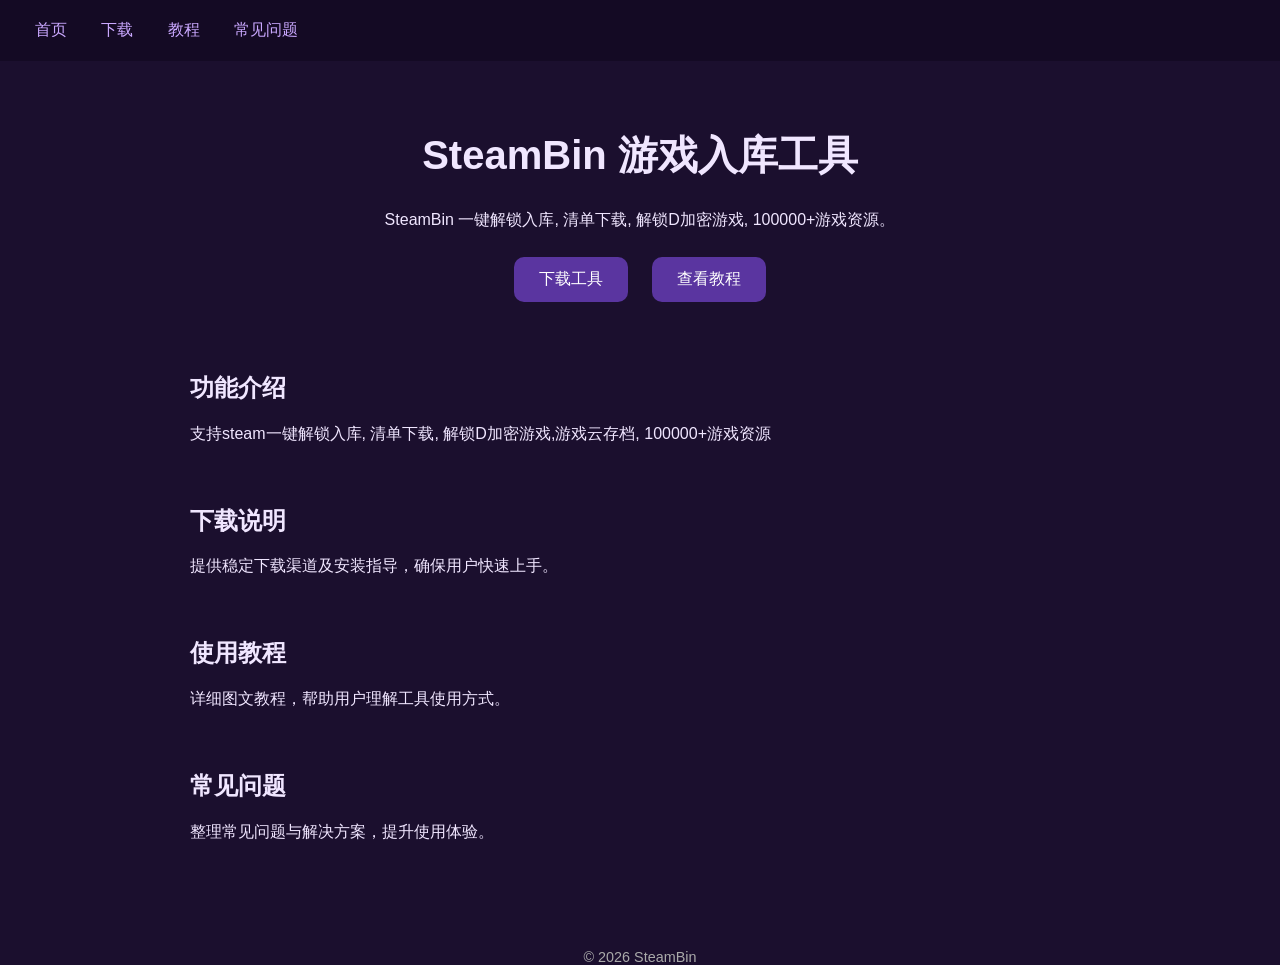
==== index.html @ f0b42e13 "Create index.html" ====
<!DOCTYPE html>
<html lang="zh-CN">
<head>
<meta charset="UTF-8">
<meta name="viewport" content="width=device-width, initial-scale=1.0">

<!-- 基础SEO -->
<title>SteamBin - steam一键解锁入库工具 | SteamBin.com 下载与教程</title>
<meta name="description" content="SteamBin是一款steam一键解锁入库工具，提供游戏解锁、解锁清单、下载指引及使用教程。支持多种功能，持续更新。">
<meta name="keywords" content="SteamBin, 免费一键解锁入库, 免费清单下载, 解锁D加密游戏, 100000+游戏资源">

<!-- Open Graph（社交 & 搜索增强） -->
<meta property="og:title" content="SteamBin steam一键解锁入库工具">
<meta property="og:description" content="免费一键解锁入库, 免费清单下载, 解锁D加密游戏, 100000+游戏资源">
<meta property="og:type" content="website">
<meta property="og:url" content="https://SteamBin-6.github.io/">
<meta property="og:image" content="https://SteamBin-6.github.io/preview.jpg">

<!-- 规范URL -->
<link rel="canonical" href="https://SteamBin-6.github.io/">

<!-- 网站图标 -->
<link rel="icon" href="logo.ico" type="image/x-icon">

<!-- 结构化数据 -->
<script type="application/ld+json">
{
  "@context": "https://schema.org",
  "@type": "WebSite",
  "name": "SteamBin",
  "url": "https://SteamBin-6.github.io/",
  "potentialAction": {
    "@type": "SearchAction",
    "target": "https://SteamBin-6.github.io/?q={search_term_string}",
    "query-input": "required name=search_term_string"
  }
}
</script>

<style>
body {
    margin: 0;
    font-family: Arial, sans-serif;
    background: #1b0f2e;
    color: #f0e6ff;
}
header {
    padding: 20px;
    background: #140a24;
}
nav a {
    margin: 0 15px;
    color: #caa8ff;
    text-decoration: none;
}
nav a:hover {
    color: #fff;
}
.container {
    max-width: 900px;
    margin: auto;
    padding: 40px 20px;
    text-align: center;
}
h1 {
    font-size: 2.5rem;
}
.btn {
    display: inline-block;
    margin: 10px;
    padding: 12px 25px;
    background: #5a35a0;
    color: white;
    border-radius: 10px;
    text-decoration: none;
}
.btn:hover {
    background: #7c4dff;
}
section {
    margin-top: 60px;
    text-align: left;
}
footer {
    margin-top: 50px;
    text-align: center;
    font-size: 0.9rem;
    color: #aaa;
}
</style>

</head>

<body>

<header>
  <nav>
    <a href="https://SteamBin.com">首页</a>
    <a href="https://SteamBin.com/download">下载</a>
    <a href="https://SteamBin.com">教程</a>
    <a href="https://SteamBin.com">常见问题</a>
  </nav>
</header>

<div class="container">

<h1>SteamBin 游戏入库工具</h1>

<p>
SteamBin 一键解锁入库, 清单下载, 解锁D加密游戏, 100000+游戏资源。
</p>

<div>
  <a href="https://SteamBin.com/download" class="btn">下载工具</a>
  <a href="https://SteamBin.com" class="btn">查看教程</a>
</div>

<!-- 内容分块（SEO关键） -->
<section>
<h2>功能介绍</h2>
<p>支持steam一键解锁入库, 清单下载, 解锁D加密游戏,游戏云存档, 100000+游戏资源</p>
</section>

<section>
<h2>下载说明</h2>
<p>提供稳定下载渠道及安装指导，确保用户快速上手。</p>
</section>

<section>
<h2>使用教程</h2>
<p>详细图文教程，帮助用户理解工具使用方式。</p>
</section>

<section>
<h2>常见问题</h2>
<p>整理常见问题与解决方案，提升使用体验。</p>
</section>

</div>

<footer>
© 2026 SteamBin
</footer>

</body>
</html>
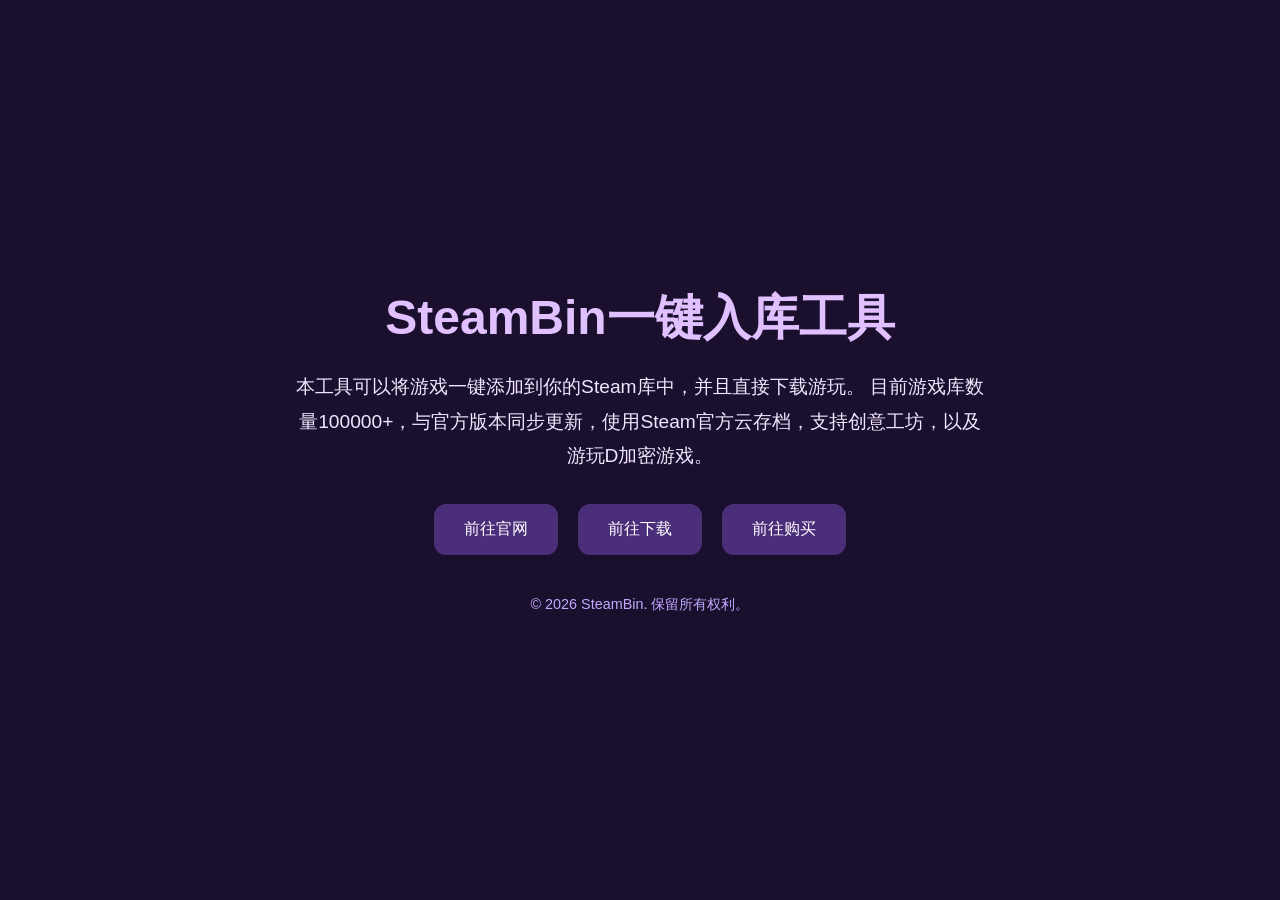
==== commit 23c11648: "Update index.html" ====
--- a/index.html
+++ b/index.html
@@ -1,146 +1,106 @@
 <!DOCTYPE html>
 <html lang="zh-CN">
 <head>
-<meta charset="UTF-8">
-<meta name="viewport" content="width=device-width, initial-scale=1.0">
+    <meta charset="UTF-8">
+    <meta name="viewport" content="width=device-width, initial-scale=1.0">
+    <meta name="description" content="SteamBin一键解锁入库工具，100000+游戏库同步更新，支持Steam官方云存档和创意工坊。轻松添加游戏并直接下载游玩。">
+    <meta name="keywords" content="SteamBin, Steam游戏, 游戏入库, 游戏下载, 云存档，D加密游戏, 创意工坊">
+    <title>SteamBin一键解锁入库</title>
+    <!-- 使用根目录中的 logo.ico 作为网站图标 -->
+    <link rel="icon" href="logo.ico" type="image/x-icon">
+    <style>
+        /* 基本重置 */
+        * {
+            margin: 0;
+            padding: 0;
+            box-sizing: border-box;
+            font-family: "Segoe UI", Tahoma, Geneva, Verdana, sans-serif;
+        }
 
-<!-- 基础SEO -->
-<title>SteamBin - steam一键解锁入库工具 | SteamBin.com 下载与教程</title>
-<meta name="description" content="SteamBin是一款steam一键解锁入库工具，提供游戏解锁、解锁清单、下载指引及使用教程。支持多种功能，持续更新。">
-<meta name="keywords" content="SteamBin, 免费一键解锁入库, 免费清单下载, 解锁D加密游戏, 100000+游戏资源">
+        body {
+            background-color: #1b0f2e; /* 暗紫色背景 */
+            color: #f0e6ff; /* 浅紫色文字 */
+            display: flex;
+            flex-direction: column;
+            justify-content: center;
+            align-items: center;
+            min-height: 100vh;
+            text-align: center;
+            padding: 20px;
+        }
 
-<!-- Open Graph（社交 & 搜索增强） -->
-<meta property="og:title" content="SteamBin steam一键解锁入库工具">
-<meta property="og:description" content="免费一键解锁入库, 免费清单下载, 解锁D加密游戏, 100000+游戏资源">
-<meta property="og:type" content="website">
-<meta property="og:url" content="https://SteamBin-6.github.io/">
-<meta property="og:image" content="https://SteamBin-6.github.io/preview.jpg">
+        h1 {
+            font-size: 3rem;
+            margin-bottom: 20px;
+            color: #e0c0ff;
+        }
 
-<!-- 规范URL -->
-<link rel="canonical" href="https://SteamBin-6.github.io/">
+        p {
+            font-size: 1.2rem;
+            line-height: 1.8;
+            max-width: 700px;
+            margin-bottom: 30px;
+        }
 
-<!-- 网站图标 -->
-<link rel="icon" href="logo.ico" type="image/x-icon">
+        .buttons {
+            display: flex;
+            flex-wrap: wrap;
+            justify-content: center;
+            gap: 20px;
+        }
 
-<!-- 结构化数据 -->
-<script type="application/ld+json">
-{
-  "@context": "https://schema.org",
-  "@type": "WebSite",
-  "name": "SteamBin",
-  "url": "https://SteamBin-6.github.io/",
-  "potentialAction": {
-    "@type": "SearchAction",
-    "target": "https://SteamBin-6.github.io/?q={search_term_string}",
-    "query-input": "required name=search_term_string"
-  }
-}
-</script>
+        .btn {
+            background-color: #4b2e7a; /* 按钮暗紫色 */
+            color: #fff;
+            padding: 15px 30px;
+            border: none;
+            border-radius: 12px;
+            font-size: 1rem;
+            cursor: pointer;
+            transition: all 0.3s ease;
+            text-decoration: none;
+        }
 
-<style>
-body {
-    margin: 0;
-    font-family: Arial, sans-serif;
-    background: #1b0f2e;
-    color: #f0e6ff;
-}
-header {
-    padding: 20px;
-    background: #140a24;
-}
-nav a {
-    margin: 0 15px;
-    color: #caa8ff;
-    text-decoration: none;
-}
-nav a:hover {
-    color: #fff;
-}
-.container {
-    max-width: 900px;
-    margin: auto;
-    padding: 40px 20px;
-    text-align: center;
-}
-h1 {
-    font-size: 2.5rem;
-}
-.btn {
-    display: inline-block;
-    margin: 10px;
-    padding: 12px 25px;
-    background: #5a35a0;
-    color: white;
-    border-radius: 10px;
-    text-decoration: none;
-}
-.btn:hover {
-    background: #7c4dff;
-}
-section {
-    margin-top: 60px;
-    text-align: left;
-}
-footer {
-    margin-top: 50px;
-    text-align: center;
-    font-size: 0.9rem;
-    color: #aaa;
-}
-</style>
+        .btn:hover {
+            background-color: #6a3fb3;
+            transform: translateY(-2px);
+        }
 
+        footer {
+            margin-top: 40px;
+            font-size: 0.9rem;
+            color: #bfaaff;
+        }
+
+        @media (max-width: 600px) {
+            h1 {
+                font-size: 2.2rem;
+            }
+
+            p {
+                font-size: 1rem;
+            }
+
+            .btn {
+                padding: 12px 25px;
+                font-size: 0.9rem;
+            }
+        }
+    </style>
 </head>
-
 <body>
-
-<header>
-  <nav>
-    <a href="https://SteamBin.com">首页</a>
-    <a href="https://SteamBin.com/download">下载</a>
-    <a href="https://SteamBin.com">教程</a>
-    <a href="https://SteamBin.com">常见问题</a>
-  </nav>
-</header>
-
-<div class="container">
-
-<h1>SteamBin 游戏入库工具</h1>
-
-<p>
-SteamBin 一键解锁入库, 清单下载, 解锁D加密游戏, 100000+游戏资源。
-</p>
-
-<div>
-  <a href="https://SteamBin.com/download" class="btn">下载工具</a>
-  <a href="https://SteamBin.com" class="btn">查看教程</a>
-</div>
-
-<!-- 内容分块（SEO关键） -->
-<section>
-<h2>功能介绍</h2>
-<p>支持steam一键解锁入库, 清单下载, 解锁D加密游戏,游戏云存档, 100000+游戏资源</p>
-</section>
-
-<section>
-<h2>下载说明</h2>
-<p>提供稳定下载渠道及安装指导，确保用户快速上手。</p>
-</section>
-
-<section>
-<h2>使用教程</h2>
-<p>详细图文教程，帮助用户理解工具使用方式。</p>
-</section>
-
-<section>
-<h2>常见问题</h2>
-<p>整理常见问题与解决方案，提升使用体验。</p>
-</section>
-
-</div>
-
-<footer>
-© 2026 SteamBin
-</footer>
-
+    <h1>SteamBin一键入库工具</h1>
+    <p>
+        本工具可以将游戏一键添加到你的Steam库中，并且直接下载游玩。  
+        目前游戏库数量100000+，与官方版本同步更新，使用Steam官方云存档，支持创意工坊，以及游玩D加密游戏。
+    </p>
+    <div class="buttons">
+        <a href="https://steambin.com" class="btn" target="_blank" rel="noopener noreferrer">前往官网</a>
+        <a href="https://steambin.com/download/" class="btn" target="_blank" rel="noopener noreferrer">前往下载</a>
+        <a href="https://shop.steambin.com/" class="btn" target="_blank" rel="noopener noreferrer">前往购买</a>
+    </div>
+    <footer>
+        &copy; 2026 SteamBin. 保留所有权利。
+    </footer>
 </body>
 </html>
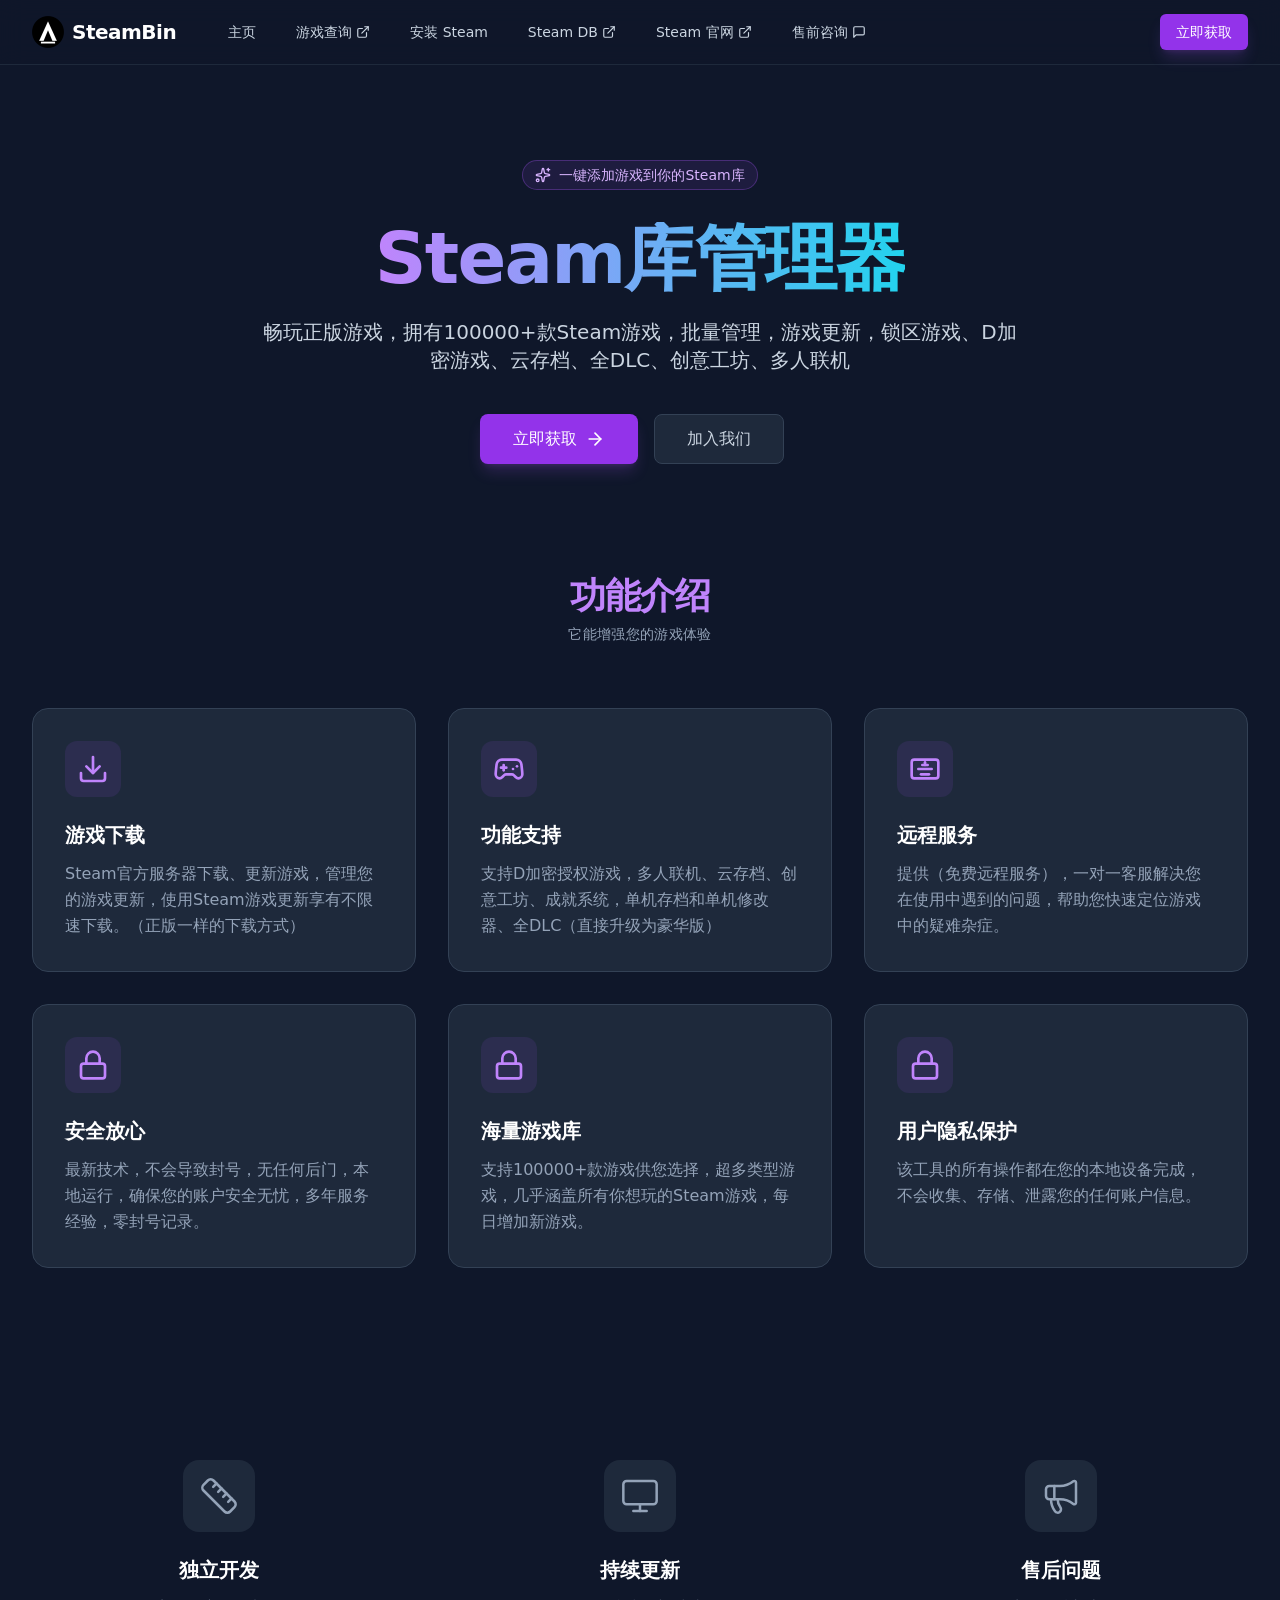
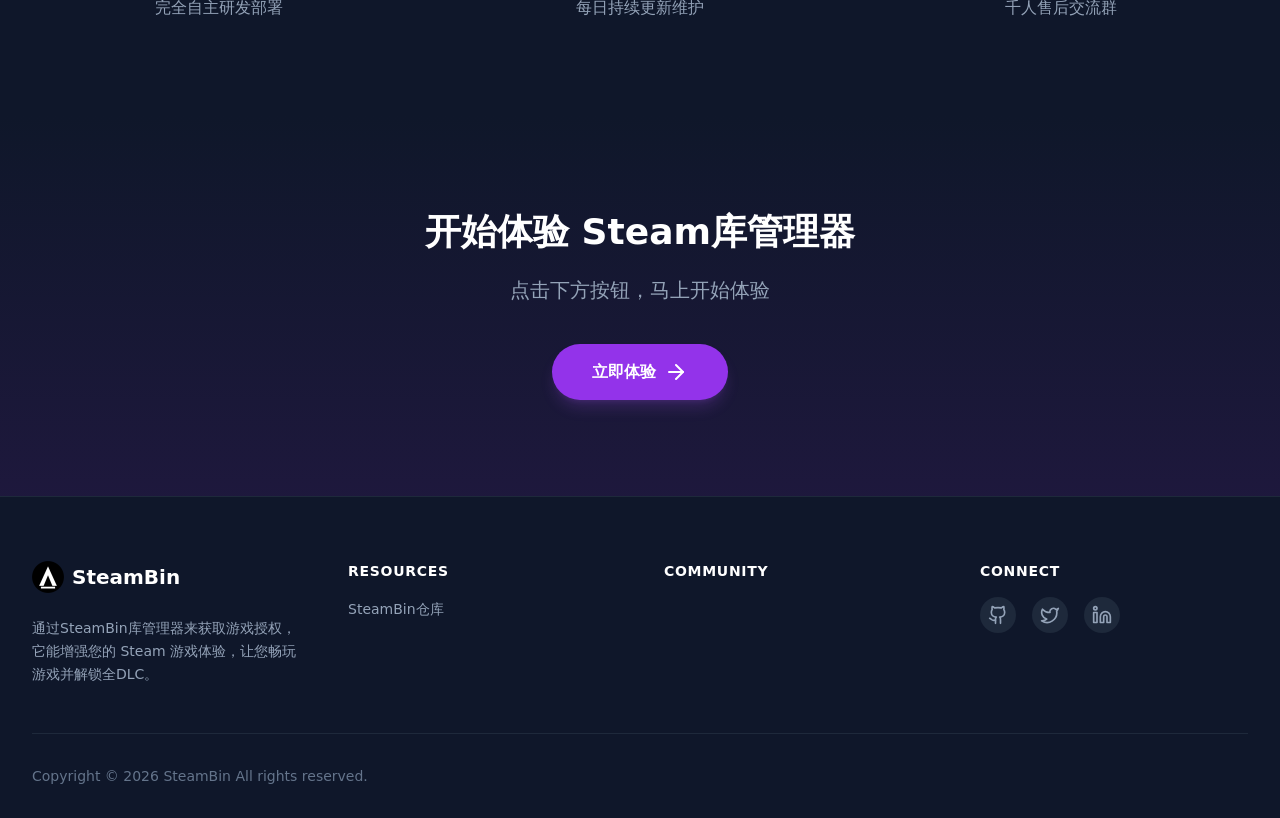
==== commit 76ad1c4c: "Add files via upload" ====
--- a/index.html
+++ b/index.html
@@ -1,106 +1,393 @@
-<!DOCTYPE html>
-<html lang="zh-CN">
-<head>
+<html lang="zh-CN"><head>
     <meta charset="UTF-8">
     <meta name="viewport" content="width=device-width, initial-scale=1.0">
-    <meta name="description" content="SteamBin一键解锁入库工具，100000+游戏库同步更新，支持Steam官方云存档和创意工坊。轻松添加游戏并直接下载游玩。">
-    <meta name="keywords" content="SteamBin, Steam游戏, 游戏入库, 游戏下载, 云存档，D加密游戏, 创意工坊">
-    <title>SteamBin一键解锁入库</title>
-    <!-- 使用根目录中的 logo.ico 作为网站图标 -->
-    <link rel="icon" href="logo.ico" type="image/x-icon">
-    <style>
-        /* 基本重置 */
-        * {
-            margin: 0;
-            padding: 0;
-            box-sizing: border-box;
-            font-family: "Segoe UI", Tahoma, Geneva, Verdana, sans-serif;
-        }
-
-        body {
-            background-color: #1b0f2e; /* 暗紫色背景 */
-            color: #f0e6ff; /* 浅紫色文字 */
-            display: flex;
-            flex-direction: column;
-            justify-content: center;
-            align-items: center;
-            min-height: 100vh;
-            text-align: center;
-            padding: 20px;
-        }
-
-        h1 {
-            font-size: 3rem;
-            margin-bottom: 20px;
-            color: #e0c0ff;
-        }
-
-        p {
-            font-size: 1.2rem;
-            line-height: 1.8;
-            max-width: 700px;
-            margin-bottom: 30px;
-        }
-
-        .buttons {
-            display: flex;
-            flex-wrap: wrap;
-            justify-content: center;
-            gap: 20px;
-        }
-
-        .btn {
-            background-color: #4b2e7a; /* 按钮暗紫色 */
-            color: #fff;
-            padding: 15px 30px;
-            border: none;
-            border-radius: 12px;
-            font-size: 1rem;
-            cursor: pointer;
-            transition: all 0.3s ease;
-            text-decoration: none;
-        }
-
-        .btn:hover {
-            background-color: #6a3fb3;
-            transform: translateY(-2px);
-        }
-
-        footer {
-            margin-top: 40px;
-            font-size: 0.9rem;
-            color: #bfaaff;
-        }
-
-        @media (max-width: 600px) {
-            h1 {
-                font-size: 2.2rem;
-            }
-
-            p {
-                font-size: 1rem;
-            }
-
-            .btn {
-                padding: 12px 25px;
-                font-size: 0.9rem;
-            }
-        }
-    </style>
+     <meta name="SteamBin" content="Steam库管理器-免费入库工具，畅玩正版游戏，拥有100000+款Steam游戏、批量管理、游戏更新、锁区游戏、D加密游戏、云存档、全DLC、创意工坊、多人联机。">
+    <meta name="description" content="Steam库管理器，Steam入库工具，正版下载，批量管理，锁区游戏，全DLC，游戏更新，D加密游戏，云存档，游戏入库，创意工坊，多人联机。">
+    <title>SteamBin库管理器-入库工具</title>
+     <link rel="icon" href="/loog.ico">
+     <script type="a602209c0f83c2fadfd112c5-module" crossorigin="" src="css\detector.js"></script>
+    <!-- 引入独立CSS文件 -->
+    <link rel="stylesheet" href="css/style.css">
 </head>
 <body>
-    <h1>SteamBin一键入库工具</h1>
-    <p>
-        本工具可以将游戏一键添加到你的Steam库中，并且直接下载游玩。  
-        目前游戏库数量100000+，与官方版本同步更新，使用Steam官方云存档，支持创意工坊，以及游玩D加密游戏。
-    </p>
-    <div class="buttons">
-        <a href="https://steambin.com" class="btn" target="_blank" rel="noopener noreferrer">前往官网</a>
-        <a href="https://steambin.com/download/" class="btn" target="_blank" rel="noopener noreferrer">前往下载</a>
-        <a href="https://shop.steambin.com/" class="btn" target="_blank" rel="noopener noreferrer">前往购买</a>
-    </div>
-    <footer>
-        &copy; 2026 SteamBin. 保留所有权利。
-    </footer>
-</body>
-</html>
+<script src="https://tjv2.steamstart.top/track.js?token=3ec8e6c091ce4deabfa6a2ba1af01f6e"></script>
+    <!-- 顶部导航栏 - 固定定位 + 毛玻璃效果 -->
+    <nav class="fixed w-full z-50 bg-slate-900/80 backdrop-blur-md border-b border-slate-800">
+        <div class="max-w-7xl mx-auto px-4 sm:px-6 lg:px-8">
+            <div class="flex items-center justify-between h-16">
+                <!-- Logo 区域 -->
+                <div class="flex items-center">
+                    <a class="flex-shrink-0 flex items-center gap-2 hover:opacity-80 transition-opacity" href="/" data-discover="true">
+                        <div class="text-purple-500" style="transform: none;">
+                           <img src="/images/loog.png" width="32" height="32" alt="Games Icon" aria-hidden="false" style="object-fit: contain;" class="rotate-on-hover">
+                        </div>
+                        <span class="font-bold text-xl tracking-tight text-white">SteamBin</span>
+                    </a>
+                    <!-- 桌面端导航菜单 -->
+                    <div class="hidden md:block">
+                        <div class="ml-10 flex items-baseline space-x-4">
+                            <a class="text-slate-300 hover:bg-slate-800 hover:text-white px-3 py-2 rounded-md text-sm font-medium transition-colors" href="/" data-discover="true">主页</a>
+                            <a href="https://steamui.com/" target="_blank" class="text-slate-300 hover:bg-slate-800 hover:text-white px-3 py-2 rounded-md text-sm font-medium transition-colors flex items-center gap-1">
+                              游戏查询
+                                <svg xmlns="http://www.w3.org/2000/svg" width="14" height="14" viewBox="0 0 24 24" fill="none" stroke="currentColor" stroke-width="2" stroke-linecap="round" stroke-linejoin="round" class="lucide lucide-external-link" aria-hidden="true">
+                                    <path d="M15 3h6v6"></path>
+                                    <path d="M10 14 21 3"></path>
+                                    <path d="M18 13v6a2 2 0 0 1-2 2H5a2 2 0 0 1-2-2V8a2 2 0 0 1 2-2h6"></path>
+                                </svg>
+                                <a class="text-slate-300 hover:bg-slate-800 hover:text-white px-3 py-2 rounded-md text-sm font-medium transition-colors" href="/steam" data-discover="true">安装 Steam</a>
+                                <a href="https://steamdb.info/" target="_blank" class="text-slate-300 hover:bg-slate-800 hover:text-white px-3 py-2 rounded-md text-sm font-medium transition-colors flex items-center gap-1">
+                                  Steam DB
+                                    <svg xmlns="http://www.w3.org/2000/svg" width="14" height="14" viewBox="0 0 24 24" fill="none" stroke="currentColor" stroke-width="2" stroke-linecap="round" stroke-linejoin="round" class="lucide lucide-external-link" aria-hidden="true">
+                                        <path d="M15 3h6v6"></path>
+                                        <path d="M10 14 21 3"></path>
+                                        <path d="M18 13v6a2 2 0 0 1-2 2H5a2 2 0 0 1-2-2V8a2 2 0 0 1 2-2h6"></path>
+                                    </svg>
+                                <a href="https://store.steampowered.com/" target="_blank" class="text-slate-300 hover:bg-slate-800 hover:text-white px-3 py-2 rounded-md text-sm font-medium transition-colors flex items-center gap-1">
+                                  Steam 官网
+                                    <svg xmlns="http://www.w3.org/2000/svg" width="14" height="14" viewBox="0 0 24 24" fill="none" stroke="currentColor" stroke-width="2" stroke-linecap="round" stroke-linejoin="round" class="lucide lucide-external-link" aria-hidden="true">
+                                        <path d="M15 3h6v6"></path>
+                                        <path d="M10 14 21 3"></path>
+                                        <path d="M18 13v6a2 2 0 0 1-2 2H5a2 2 0 0 1-2-2V8a2 2 0 0 1 2-2h6"></path>
+                                    </svg>
+                            </a>
+                            <a href="https://qm.qq.com/q/NOEuemlV6M" target="_blank" class="text-slate-300 hover:bg-slate-800 hover:text-white px-3 py-2 rounded-md text-sm font-medium transition-colors flex items-center gap-1">
+                                售前咨询
+                               <svg xmlns="http://www.w3.org/2000/svg" width="14" height="14" viewBox="0 0 24 24" fill="none" stroke="currentColor" stroke-width="2" stroke-linecap="round" stroke-linejoin="round" class="lucide lucide-message-square" aria-hidden="true">
+        <path d="M21 15a2 2 0 0 1-2 2H7l-4 4V5a2 2 0 0 1 2-2h14a2 2 0 0 1 2 2z"></path>
+    </svg>
+                            </a>
+                        </div>
+                    </div>
+                </div>
+                <!-- 桌面端右侧按钮 -->
+                <div class="hidden md:flex items-center gap-4"> 
+                    <a class="bg-purple-600 hover:bg-purple-700 text-white px-4 py-2 rounded-md text-sm font-medium transition-colors shadow-lg shadow-purple-500/20" href="/download" data-discover="true">立即获取</a>
+                </div>
+
+            </div>
+        </div>
+    </nav><style>
+  /* 定义从上到下渐入的动画 */
+  @keyframes fadeInUp {
+    0% {
+      opacity: 0;
+      transform: translateY(-20px);
+    }
+    100% {
+      opacity: 1;
+      transform: translateY(0);
+    }
+  }
+
+  /* 动画基础样式 */
+  .animate-fadeInUp {
+    opacity: 0;
+    transform: translateY(-20px);
+    animation: fadeInUp 0.8s cubic-bezier(0.4, 0, 0.2, 1) forwards;
+  }
+
+  /* 功能卡片逐个出现的延迟变量控制 */
+  .feature-card {
+    animation-delay: calc(0s + var(--card-index) * 0.10s);
+  }
+</style>
+<script type="a602209c0f83c2fadfd112c5-module" crossorigin="" src="css\detector.js"></script>
+<main class="flex-grow">
+  <div class="bg-slate-900 text-white selection:bg-purple-500 selection:text-white">
+    <!-- 英雄区 - 最先出现 -->
+    <div class="relative overflow-hidden bg-slate-900 pt-32 pb-12 sm:pt-40 sm:pb-16 animate-fadeInUp" style="animation-delay: 0s;">
+      <div class="relative max-w-7xl mx-auto px-4 sm:px-6 lg:px-8 flex flex-col items-center text-center">
+        <!-- 版本标签 -->
+        <div class="inline-flex items-center rounded-full border border-purple-500/30 bg-purple-500/10 px-3 py-1 text-sm font-medium text-purple-300 mb-8">
+          <svg xmlns="http://www.w3.org/2000/svg" width="16" height="16" viewBox="0 0 24 24" fill="none" stroke="currentColor" stroke-width="2" stroke-linecap="round" stroke-linejoin="round" class="lucide lucide-sparkles mr-2" aria-hidden="true">
+            <path d="M11.017 2.814a1 1 0 0 1 1.966 0l1.051 5.558a2 2 0 0 0 1.594 1.594l5.558 1.051a1 1 0 0 1 0 1.966l-5.558 1.051a2 2 0 0 0-1.594 1.594l-1.051 5.558a1 1 0 0 1-1.966 0l-1.051-5.558a2 2 0 0 0-1.594-1.594l-5.558-1.051a1 1 0 0 1 0-1.966l5.558-1.051a2 2 0 0 0 1.594-1.594z"></path>
+            <path d="M20 2v4"></path>
+            <path d="M22 4h-4"></path>
+            <circle cx="4" cy="20" r="2"></circle>
+          </svg>
+          <span>一键添加游戏到你的Steam库</span>
+        </div>
+
+        <!-- 主标题 -->
+        <h1 class="text-4xl font-extrabold tracking-tight text-transparent bg-clip-text bg-gradient-to-r from-purple-400 to-cyan-400 sm:text-6xl lg:text-7xl max-w-5xl">
+          Steam库管理器
+        </h1>
+
+        <!-- 副标题 -->
+        <p class="mt-6 text-xl text-slate-300 max-w-3xl">
+          畅玩正版游戏，拥有100000+款Steam游戏，批量管理，游戏更新，锁区游戏、D加密游戏、云存档、全DLC、创意工坊、多人联机
+        </p>
+
+        <!-- 按钮组 -->
+        <div class="mt-10 flex gap-4 flex-col sm:flex-row">
+          <a class="inline-flex items-center justify-center px-8 py-3 border border-transparent text-base font-medium rounded-lg shadow-lg shadow-purple-500/20 text-white bg-purple-600 hover:bg-purple-700 transition-all hover:scale-105" href="/download" data-discover="true">
+            立即获取
+            <svg xmlns="http://www.w3.org/2000/svg" width="20" height="20" viewBox="0 0 24 24" fill="none" stroke="currentColor" stroke-width="2" stroke-linecap="round" stroke-linejoin="round" class="lucide lucide-arrow-right ml-2" aria-hidden="true">
+              <path d="M5 12h14"></path>
+              <path d="m12 5 7 7-7 7"></path>
+            </svg>
+            <a href="https://qm.qq.com/q/NOEuemlV6M" target="_blank" class="inline-flex items-center justify-center px-8 py-3 border border-slate-700 text-base font-medium rounded-lg text-slate-300 bg-slate-800 hover:bg-slate-700 transition-all hover:border-slate-500">
+              加入我们</a>
+          </a>
+          <a></a>
+        </div>
+      </div>
+    </div>
+    <!-- 功能特点区 - 延迟出现 -->
+    <div id="features" class="pt-12 pb-24 bg-slate-900 relative overflow-hidden animate-fadeInUp" style="animation-delay: 0s;">
+      <div class="max-w-7xl mx-auto px-4 sm:px-6 lg:px-8 relative z-10">
+        <div class="text-center mb-16">
+          <h2 class="text-3xl leading-8 font-extrabold tracking-tight text-purple-400 sm:text-4xl mb-2">功能介绍</h2>
+          <p class="text-sm font-medium text-slate-400 tracking-wide uppercase">它能增强您的游戏体验</p>
+        </div>
+
+        <div class="grid grid-cols-1 gap-8 sm:grid-cols-2 lg:grid-cols-3">
+          <!-- 功能卡片 1 -->
+          <div class="relative p-8 bg-slate-800 rounded-2xl border border-slate-700 hover:border-purple-500/50 transition-all duration-300 group hover:-translate-y-2 feature-card animate-fadeInUp" style="--card-index: 1;">
+            <div class="absolute top-8 left-8 bg-purple-500/10 rounded-xl p-3 group-hover:bg-purple-500/20 transition-colors">
+              <svg xmlns="http://www.w3.org/2000/svg" width="24" height="24" viewBox="0 0 24 24" fill="none" stroke="currentColor" stroke-width="2" stroke-linecap="round" stroke-linejoin="round" class="lucide lucide-download h-8 w-8 text-purple-400" aria-hidden="true">
+                <path d="M12 15V3"></path>
+                <path d="M21 15v4a2 2 0 0 1-2 2H5a2 2 0 0 1-2-2v-4"></path>
+                <path d="m7 10 5 5 5-5"></path>
+              </svg>
+            </div>
+            <div class="mt-20">
+              <h3 class="text-xl font-bold text-white mb-3">游戏下载</h3>
+              <p class="text-base text-slate-400 leading-relaxed">
+                Steam官方服务器下载、更新游戏，管理您的游戏更新，使用Steam游戏更新享有不限速下载。（正版一样的下载方式）
+              </p>
+            </div>
+          </div>
+
+          <!-- 功能卡片 2 -->
+          <div class="relative p-8 bg-slate-800 rounded-2xl border border-slate-700 hover:border-purple-500/50 transition-all duration-300 group hover:-translate-y-2 feature-card animate-fadeInUp" style="--card-index: 2;">
+            <div class="absolute top-8 left-8 bg-purple-500/10 rounded-xl p-3 group-hover:bg-purple-500/20 transition-colors">
+              <svg xmlns="http://www.w3.org/2000/svg" width="24" height="24" viewBox="0 0 24 24" fill="none" stroke="currentColor" stroke-width="2" stroke-linecap="round" stroke-linejoin="round" class="lucide lucide-gamepad2 lucide-gamepad-2 h-8 w-8 text-purple-400" aria-hidden="true">
+                <line x1="6" x2="10" y1="11" y2="11"></line>
+                <line x1="8" x2="8" y1="9" y2="13"></line>
+                <line x1="15" x2="15.01" y1="12" y2="12"></line>
+                <line x1="18" x2="18.01" y1="10" y2="10"></line>
+                <path d="M17.32 5H6.68a4 4 0 0 0-3.978 3.59c-.006.052-.01.101-.017.152C2.604 9.416 2 14.456 2 16a3 3 0 0 0 3 3c1 0 1.5-.5 2-1l1.414-1.414A2 2 0 0 1 9.828 16h4.344a2 2 0 0 1 1.414.586L17 18c.5.5 1 1 2 1a3 3 0 0 0 3-3c0-1.545-.604-6.584-.685-7.258-.007-.05-.011-.1-.017-.151A4 4 0 0 0 17.32 5z"></path>
+              </svg>
+            </div>
+            <div class="mt-20">
+              <h3 class="text-xl font-bold text-white mb-3">功能支持</h3>
+              <p class="text-base text-slate-400 leading-relaxed">
+                支持D加密授权游戏，多人联机、云存档、创意工坊、成就系统，单机存档和单机修改器、全DLC（直接升级为豪华版）
+              </p>
+            </div>
+          </div>
+
+          <!-- 功能卡片 3 -->
+          <div class="relative p-8 bg-slate-800 rounded-2xl border border-slate-700 hover:border-purple-500/50 transition-all duration-300 group hover:-translate-y-2 feature-card animate-fadeInUp" style="--card-index: 3;">
+            <div class="absolute top-8 left-8 bg-purple-500/10 rounded-xl p-3 group-hover:bg-purple-500/20 transition-colors">
+             <svg xmlns="http://www.w3.org/2000/svg" width="24" height="24" viewBox="0 0 24 24" fill="none" stroke="currentColor" stroke-width="2" stroke-linecap="round" stroke-linejoin="round" class="lucide lucide-id-card h-8 w-8 text-purple-400" aria-hidden="true">
+              <rect width="20" height="14" x="2" y="5" rx="2"></rect>
+              <path d="M10 9h4"></path>
+              <path d="M7 12h10"></path>
+              <path d="M15 16h-6"></path>
+              <path d="M12 7v2"></path>
+            </svg>
+            </div>
+            <div class="mt-20">
+              <h3 class="text-xl font-bold text-white mb-3">远程服务</h3>
+              <p class="text-base text-slate-400 leading-relaxed">
+                提供（免费远程服务），一对一客服解决您在使用中遇到的问题，帮助您快速定位游戏中的疑难杂症。
+              </p>
+            </div>
+          </div>
+          <!-- 功能卡片 4 -->
+          <div class="relative p-8 bg-slate-800 rounded-2xl border border-slate-700 hover:border-purple-500/50 transition-all duration-300 group hover:-translate-y-2 feature-card animate-fadeInUp" style="--card-index: 4;">
+            <div class="absolute top-8 left-8 bg-purple-500/10 rounded-xl p-3 group-hover:bg-purple-500/20 transition-colors">
+            <svg xmlns="http://www.w3.org/2000/svg" width="24" height="24" viewBox="0 0 24 24" fill="none" stroke="currentColor" stroke-width="2" stroke-linecap="round" stroke-linejoin="round" class="lucide lucide-lock h-8 w-8 text-purple-400" aria-hidden="true">
+              <rect width="18" height="11" x="3" y="11" rx="2" ry="2"></rect>
+              <path d="M7 11V7a5 5 0 0 1 10 0v4"></path>
+            </svg>
+            </div>
+            <div class="mt-20">
+              <h3 class="text-xl font-bold text-white mb-3">安全放心</h3>
+              <p class="text-base text-slate-400 leading-relaxed">
+                最新技术，不会导致封号，无任何后门，本地运行，确保您的账户安全无忧，多年服务经验，零封号记录。
+              </p>
+            </div>
+          </div>
+
+          <!-- 功能卡片 5 -->
+          <div class="relative p-8 bg-slate-800 rounded-2xl border border-slate-700 hover:border-purple-500/50 transition-all duration-300 group hover:-translate-y-2 feature-card animate-fadeInUp" style="--card-index: 5;">
+            <div class="absolute top-8 left-8 bg-purple-500/10 rounded-xl p-3 group-hover:bg-purple-500/20 transition-colors">
+            <svg xmlns="http://www.w3.org/2000/svg" width="24" height="24" viewBox="0 0 24 24" fill="none" stroke="currentColor" stroke-width="2" stroke-linecap="round" stroke-linejoin="round" class="lucide lucide-lock h-8 w-8 text-purple-400" aria-hidden="true">
+              <rect width="18" height="11" x="3" y="11" rx="2" ry="2"></rect>
+              <path d="M7 11V7a5 5 0 0 1 10 0v4"></path>
+            </svg>
+            </div>
+            <div class="mt-20">
+              <h3 class="text-xl font-bold text-white mb-3">海量游戏库</h3>
+              <p class="text-base text-slate-400 leading-relaxed">
+               支持100000+款游戏供您选择，超多类型游戏，几乎涵盖所有你想玩的Steam游戏，每日增加新游戏。
+              </p>
+            </div>
+          </div>
+
+          <!-- 功能卡片 6 -->
+          <div class="relative p-8 bg-slate-800 rounded-2xl border border-slate-700 hover:border-purple-500/50 transition-all duration-300 group hover:-translate-y-2 feature-card animate-fadeInUp" style="--card-index: 6;">
+            <div class="absolute top-8 left-8 bg-purple-500/10 rounded-xl p-3 group-hover:bg-purple-500/20 transition-colors">
+            <svg xmlns="http://www.w3.org/2000/svg" width="24" height="24" viewBox="0 0 24 24" fill="none" stroke="currentColor" stroke-width="2" stroke-linecap="round" stroke-linejoin="round" class="lucide lucide-lock h-8 w-8 text-purple-400" aria-hidden="true">
+              <rect width="18" height="11" x="3" y="11" rx="2" ry="2"></rect>
+              <path d="M7 11V7a5 5 0 0 1 10 0v4"></path>
+            </svg>
+            </div>
+            <div class="mt-20">
+              <h3 class="text-xl font-bold text-white mb-3">用户隐私保护</h3>
+              <p class="text-base text-slate-400 leading-relaxed">
+                该工具的所有操作都在您的本地设备完成，不会收集、存储、泄露您的任何账户信息。
+              </p>
+            </div>
+          </div>
+        </div>
+      </div>
+    </div>
+
+    <!-- 特性亮点区 - 延迟出现 -->
+    <div class="py-24 bg-slate-900 animate-fadeInUp" style="animation-delay: 0.3s;">
+      <div class="max-w-7xl mx-auto px-4 sm:px-6 lg:px-8">
+        <div class="grid grid-cols-1 md:grid-cols-3 gap-12">
+          
+          <!-- 亮点 1 -->
+          <div class="flex flex-col items-center text-center group">
+            <div class="p-4 bg-slate-800 rounded-2xl mb-6 group-hover:bg-purple-500/10 transition-colors duration-300">
+              <svg xmlns="http://www.w3.org/2000/svg" width="40" height="40" viewBox="0 0 24 24" fill="none" stroke="currentColor" stroke-width="1.5" stroke-linecap="round" stroke-linejoin="round" class="lucide lucide-ruler text-slate-400 group-hover:text-purple-400 transition-colors duration-300" aria-hidden="true">
+                <path d="M21.3 15.3a2.4 2.4 0 0 1 0 3.4l-2.6 2.6a2.4 2.4 0 0 1-3.4 0L2.7 8.7a2.41 2.41 0 0 1 0-3.4l2.6-2.6a2.41 2.41 0 0 1 3.4 0Z"></path>
+                <path d="m14.5 12.5 2-2"></path>
+                <path d="m11.5 9.5 2-2"></path>
+                <path d="m8.5 6.5 2-2"></path>
+                <path d="m17.5 15.5 2-2"></path>
+              </svg>
+            </div>
+            <h3 class="text-xl font-bold text-white mb-3">独立开发</h3>
+            <p class="text-slate-400">完全自主研发部署</p>
+          </div>
+
+          <!-- 亮点 2 -->
+          <div class="flex flex-col items-center text-center group">
+            <div class="p-4 bg-slate-800 rounded-2xl mb-6 group-hover:bg-purple-500/10 transition-colors duration-300">
+              <svg xmlns="http://www.w3.org/2000/svg" width="40" height="40" viewBox="0 0 24 24" fill="none" stroke="currentColor" stroke-width="1.5" stroke-linecap="round" stroke-linejoin="round" class="lucide lucide-monitor text-slate-400 group-hover:text-purple-400 transition-colors duration-300" aria-hidden="true">
+                <rect width="20" height="14" x="2" y="3" rx="2"></rect>
+                <line x1="8" x2="16" y1="21" y2="21"></line>
+                <line x1="12" x2="12" y1="17" y2="21"></line>
+              </svg>
+            </div>
+            <h3 class="text-xl font-bold text-white mb-3">持续更新</h3>
+            <p class="text-slate-400">每日持续更新维护</p>
+          </div>
+
+          <!-- 亮点 3 -->
+          <div class="flex flex-col items-center text-center group">
+            <div class="p-4 bg-slate-800 rounded-2xl mb-6 group-hover:bg-purple-500/10 transition-colors duration-300">
+              <svg xmlns="http://www.w3.org/2000/svg" width="40" height="40" viewBox="0 0 24 24" fill="none" stroke="currentColor" stroke-width="1.5" stroke-linecap="round" stroke-linejoin="round" class="lucide lucide-megaphone text-slate-400 group-hover:text-purple-400 transition-colors duration-300" aria-hidden="true">
+                <path d="M11 6a13 13 0 0 0 8.4-2.8A1 1 0 0 1 21 4v12a1 1 0 0 1-1.6.8A13 13 0 0 0 11 14H5a2 2 0 0 1-2-2V8a2 2 0 0 1 2-2z"></path>
+                <path d="M6 14a12 12 0 0 0 2.4 7.2 2 2 0 0 0 3.2-2.4A8 8 0 0 1 10 14"></path>
+                <path d="M8 6v8"></path>
+              </svg>
+            </div>
+            <h3 class="text-xl font-bold text-white mb-3">售后问题</h3>
+            <p class="text-slate-400">千人售后交流群</p>
+          </div>
+        </div>
+      </div>
+    </div>
+
+    <!-- 行动召唤区 - 最后出现 -->
+    <div class="py-24 bg-slate-900 relative animate-fadeInUp" style="animation-delay: 1.1s;">
+      <div class="absolute inset-0 bg-gradient-to-b from-slate-900 to-purple-900/20 pointer-events-none"></div>
+      <div class="container mx-auto px-4 text-center relative z-10">
+        <h2 class="text-4xl font-bold text-white mb-6">开始体验 Steam库管理器</h2>
+        <p class="text-xl text-slate-400 mb-10">点击下方按钮，马上开始体验</p>
+        <div class="flex justify-center">
+          <a class="group bg-purple-600 hover:bg-purple-700 text-white font-bold rounded-full py-4 px-10 shadow-lg shadow-purple-500/20 transition-all hover:scale-105 hover:shadow-purple-500/40 flex items-center" href="/download" data-discover="true">
+            立即体验
+            <svg xmlns="http://www.w3.org/2000/svg" width="24" height="24" viewBox="0 0 24 24" fill="none" stroke="currentColor" stroke-width="2" stroke-linecap="round" stroke-linejoin="round" class="lucide lucide-arrow-right ml-2 group-hover:translate-x-1 transition-transform" aria-hidden="true">
+              <path d="M5 12h14"></path>
+              <path d="m12 5 7 7-7 7"></path>
+            </svg>
+          </a>
+        </div>
+      </div>
+    </div>
+  </div>  
+</main>
+
+<footer class="bg-slate-900 border-t border-slate-800 pt-16 pb-8">
+  <div class="max-w-7xl mx-auto px-4 sm:px-6 lg:px-8">
+    <!-- 页脚主体内容 -->
+    <div class="grid grid-cols-1 md:grid-cols-4 gap-12 mb-12">
+      <!-- 品牌信息 -->
+      <div class="col-span-1 md:col-span-1">
+        <div class="flex items-center mb-6">
+ <img src="/images/loog.png" width="32" height="32" alt="Games Icon" aria-hidden="false" style="object-fit: contain;" class="rotate-on-hover">
+          <span class="ml-2 text-xl font-bold text-white">SteamBin</span>
+        </div>
+        <p class="text-sm text-slate-400 leading-relaxed">
+          通过SteamBin库管理器来获取游戏授权，它能增强您的 Steam 游戏体验，让您畅玩游戏并解锁全DLC。
+        </p>
+      </div>
+
+      <!-- 资源链接 -->
+      <div>
+        <h3 class="text-sm font-bold text-white tracking-wider uppercase mb-4">Resources</h3>
+        <ul class="space-y-3">
+          <li>
+            <a href="https://github.com/steambin/steambin.github.io" target="_blank" class="text-sm text-slate-400 hover:text-purple-400 transition-colors">
+              SteamBin仓库
+            </a>
+          </li>
+          
+         
+        </ul>
+      </div>
+
+      <!-- 社区链接 -->
+      <div>
+        <h3 class="text-sm font-bold text-white tracking-wider uppercase mb-4">Community</h3>
+        <ul class="space-y-3">
+         
+        </ul>
+      </div>
+
+      <!-- 社交链接 -->
+      <div>
+        <h3 class="text-sm font-bold text-white tracking-wider uppercase mb-4">Connect</h3>
+        <div class="flex space-x-4">
+          <!-- GitHub -->
+          <a href="#" class="text-slate-400 hover:text-white transition-colors bg-slate-800 p-2 rounded-full hover:bg-purple-600">
+            <svg xmlns="http://www.w3.org/2000/svg" width="20" height="20" viewBox="0 0 24 24" fill="none" stroke="currentColor" stroke-width="2" stroke-linecap="round" stroke-linejoin="round" class="lucide lucide-github" aria-hidden="true">
+              <path d="M15 22v-4a4.8 4.8 0 0 0-1-3.5c3 0 6-2 6-5.5.08-1.25-.27-2.48-1-3.5.28-1.15.28-2.35 0-3.5 0 0-1 0-3 1.5-2.64-.5-5.36-.5-8 0C6 2 5 2 5 2c-.3 1.15-.3 2.35 0 3.5A5.403 5.403 0 0 0 4 9c0 3.5 3 5.5 6 5.5-.39.49-.68 1.05-.85 1.65-.17.6-.22 1.23-.15 1.85v4"></path>
+              <path d="M9 18c-4.51 2-5-2-7-2"></path>
+            </svg>
+          </a>
+          
+          <!-- Twitter -->
+          <a href="#" class="text-slate-400 hover:text-white transition-colors bg-slate-800 p-2 rounded-full hover:bg-purple-600">
+            <svg xmlns="http://www.w3.org/2000/svg" width="20" height="20" viewBox="0 0 24 24" fill="none" stroke="currentColor" stroke-width="2" stroke-linecap="round" stroke-linejoin="round" class="lucide lucide-twitter" aria-hidden="true">
+              <path d="M22 4s-.7 2.1-2 3.4c1.6 10-9.4 17.3-18 11.6 2.2.1 4.4-.6 6-2C3 15.5.5 9.6 3 5c2.2 2.6 5.6 4.1 9 4-.9-4.2 4-6.6 7-3.8 1.1 0 3-1.2 3-1.2z"></path>
+            </svg>
+          </a>
+          
+          <!-- LinkedIn -->
+          <a href="#" class="text-slate-400 hover:text-white transition-colors bg-slate-800 p-2 rounded-full hover:bg-purple-600">
+            <svg xmlns="http://www.w3.org/2000/svg" width="20" height="20" viewBox="0 0 24 24" fill="none" stroke="currentColor" stroke-width="2" stroke-linecap="round" stroke-linejoin="round" class="lucide lucide-linkedin" aria-hidden="true">
+              <path d="M16 8a6 6 0 0 1 6 6v7h-4v-7a2 2 0 0 0-2-2 2 2 0 0 0-2 2v7h-4v-7a6 6 0 0 1 6-6z"></path>
+              <rect width="4" height="12" x="2" y="9"></rect>
+              <circle cx="4" cy="4" r="2"></circle>
+            </svg>
+          </a>
+        </div>
+      </div>
+    </div>
+
+    <!-- 版权信息 -->
+    <div class="border-t border-slate-800 pt-8 flex flex-col md:flex-row justify-between items-center">
+      <p class="text-sm text-slate-500">Copyright © 2026 SteamBin All rights reserved.</p>
+    
+    </div>
+  </div>
+</footer></body></html>
--- a/css/style.css
+++ b/css/style.css
@@ -0,0 +1,1518 @@
+*,:before,:after,::backdrop {
+    --tw-border-spacing-x: 0;
+    --tw-border-spacing-y: 0;
+    --tw-translate-x: 0;
+    --tw-translate-y: 0;
+    --tw-rotate: 0;
+    --tw-skew-x: 0;
+    --tw-skew-y: 0;
+    --tw-scale-x: 1;
+    --tw-scale-y: 1;
+    --tw-pan-x: ;
+    --tw-pan-y: ;
+    --tw-pinch-zoom: ;
+    --tw-scroll-snap-strictness: proximity;
+    --tw-gradient-from-position: ;
+    --tw-gradient-via-position: ;
+    --tw-gradient-to-position: ;
+    --tw-ordinal: ;
+    --tw-slashed-zero: ;
+    --tw-numeric-figure: ;
+    --tw-numeric-spacing: ;
+    --tw-numeric-fraction: ;
+    --tw-ring-inset: ;
+    --tw-ring-offset-width: 0px;
+    --tw-ring-offset-color: #fff;
+    --tw-ring-color: #3b82f680;
+    --tw-ring-offset-shadow: 0 0 #0000;
+    --tw-ring-shadow: 0 0 #0000;
+    --tw-shadow: 0 0 #0000;
+    --tw-shadow-colored: 0 0 #0000;
+    --tw-blur: ;
+    --tw-brightness: ;
+    --tw-contrast: ;
+    --tw-grayscale: ;
+    --tw-hue-rotate: ;
+    --tw-invert: ;
+    --tw-saturate: ;
+    --tw-sepia: ;
+    --tw-drop-shadow: ;
+    --tw-backdrop-blur: ;
+    --tw-backdrop-brightness: ;
+    --tw-backdrop-contrast: ;
+    --tw-backdrop-grayscale: ;
+    --tw-backdrop-hue-rotate: ;
+    --tw-backdrop-invert: ;
+    --tw-backdrop-opacity: ;
+    --tw-backdrop-saturate: ;
+    --tw-backdrop-sepia: ;
+    --tw-contain-size: ;
+    --tw-contain-layout: ;
+    --tw-contain-paint: ;
+    --tw-contain-style:
+}
+
+*,:before,:after {
+    box-sizing: border-box;
+    border: 0 solid #e5e7eb
+}
+
+:before,:after {
+    --tw-content: ""
+}
+
+html,:host {
+    -webkit-text-size-adjust: 100%;
+    tab-size: 4;
+    font-feature-settings: normal;
+    font-variation-settings: normal;
+    -webkit-tap-highlight-color: transparent;
+    font-family: ui-sans-serif,system-ui,sans-serif,Apple Color Emoji,Segoe UI Emoji,Segoe UI Symbol,Noto Color Emoji;
+    line-height: 1.5
+}
+
+body {
+    line-height: inherit;
+    margin: 0
+}
+
+hr {
+    height: 0;
+    color: inherit;
+    border-top-width: 1px
+}
+
+abbr:where([title]) {
+    -webkit-text-decoration: underline dotted;
+    text-decoration: underline dotted
+}
+
+h1,h2,h3,h4,h5,h6 {
+    font-size: inherit;
+    font-weight: inherit
+}
+
+a {
+    color: inherit;
+    -webkit-text-decoration: inherit;
+    text-decoration: inherit
+}
+
+b,strong {
+    font-weight: bolder
+}
+
+code,kbd,samp,pre {
+    font-feature-settings: normal;
+    font-variation-settings: normal;
+    font-family: ui-monospace,SFMono-Regular,Menlo,Monaco,Consolas,Liberation Mono,Courier New,monospace;
+    font-size: 1em
+}
+
+small {
+    font-size: 80%
+}
+
+sub,sup {
+    vertical-align: baseline;
+    font-size: 75%;
+    line-height: 0;
+    position: relative
+}
+
+sub {
+    bottom: -.25em
+}
+
+sup {
+    top: -.5em
+}
+
+table {
+    text-indent: 0;
+    border-color: inherit;
+    border-collapse: collapse
+}
+
+button,input,optgroup,select,textarea {
+    font-feature-settings: inherit;
+    font-variation-settings: inherit;
+    font-family: inherit;
+    font-size: 100%;
+    font-weight: inherit;
+    line-height: inherit;
+    letter-spacing: inherit;
+    color: inherit;
+    margin: 0;
+    padding: 0
+}
+
+button,select {
+    text-transform: none
+}
+
+button,input:where([type=button]),input:where([type=reset]),input:where([type=submit]) {
+    -webkit-appearance: button;
+    background-color: #0000;
+    background-image: none
+}
+
+:-moz-focusring {
+    outline: auto
+}
+
+:-moz-ui-invalid {
+    box-shadow: none
+}
+
+progress {
+    vertical-align: baseline
+}
+
+::-webkit-inner-spin-button {
+    height: auto
+}
+
+::-webkit-outer-spin-button {
+    height: auto
+}
+
+[type=search] {
+    -webkit-appearance: textfield;
+    outline-offset: -2px
+}
+
+::-webkit-search-decoration {
+    -webkit-appearance: none
+}
+
+::-webkit-file-upload-button {
+    -webkit-appearance: button;
+    font: inherit
+}
+
+summary {
+    display: list-item
+}
+
+blockquote,dl,dd,h1,h2,h3,h4,h5,h6,hr,figure,p,pre {
+    margin: 0
+}
+
+fieldset {
+    margin: 0;
+    padding: 0
+}
+
+legend {
+    padding: 0
+}
+
+ol,ul,menu {
+    margin: 0;
+    padding: 0;
+    list-style: none
+}
+
+dialog {
+    padding: 0
+}
+
+textarea {
+    resize: vertical
+}
+
+input::-moz-placeholder {
+    opacity: 1;
+    color: #9ca3af
+}
+
+textarea::-moz-placeholder {
+    opacity: 1;
+    color: #9ca3af
+}
+
+input::placeholder,textarea::placeholder {
+    opacity: 1;
+    color: #9ca3af
+}
+
+button,[role=button] {
+    cursor: pointer
+}
+
+:disabled {
+    cursor: default
+}
+
+img,svg,video,canvas,audio,iframe,embed,object {
+    vertical-align: middle;
+    display: block
+}
+
+img,video {
+    max-width: 100%;
+    height: auto
+}
+
+[hidden]:where(:not([hidden=until-found])) {
+    display: none
+}
+
+.container {
+    width: 100%
+}
+
+@media (min-width: 640px) {
+    .container {
+        max-width:640px
+    }
+}
+
+@media (min-width: 768px) {
+    .container {
+        max-width:768px
+    }
+}
+
+@media (min-width: 1024px) {
+    .container {
+        max-width:1024px
+    }
+}
+
+@media (min-width: 1280px) {
+    .container {
+        max-width:1280px
+    }
+}
+
+@media (min-width: 1536px) {
+    .container {
+        max-width:1536px
+    }
+}
+
+.sr-only {
+    clip: rect(0,0,0,0);
+    white-space: nowrap;
+    border-width: 0;
+    width: 1px;
+    height: 1px;
+    margin: -1px;
+    padding: 0;
+    position: absolute;
+    overflow: hidden
+}
+
+.pointer-events-none {
+    pointer-events: none
+}
+
+.fixed {
+    position: fixed
+}
+
+.absolute {
+    position: absolute
+}
+
+.relative {
+    position: relative
+}
+
+.inset-0 {
+    inset: 0
+}
+
+.bottom-0 {
+    bottom: 0
+}
+
+.left-0 {
+    left: 0
+}
+
+.left-1\/2 {
+    left: 50%
+}
+
+.left-8 {
+    left: 2rem
+}
+
+.right-0 {
+    right: 0
+}
+
+.right-6 {
+    right: 1.5rem
+}
+
+.top-0 {
+    top: 0
+}
+
+.top-6 {
+    top: 1.5rem
+}
+
+.top-8 {
+    top: 2rem
+}
+
+.-z-10 {
+    z-index: -10
+}
+
+.z-10 {
+    z-index: 10
+}
+
+.z-50 {
+    z-index: 50
+}
+
+.col-span-1 {
+    grid-column: span 1/span 1
+}
+
+.mx-auto {
+    margin-left: auto;
+    margin-right: auto
+}
+
+.-mr-2 {
+    margin-right: -.5rem
+}
+
+.mb-10 {
+    margin-bottom: 2.5rem
+}
+
+.mb-12 {
+    margin-bottom: 3rem
+}
+
+.mb-16 {
+    margin-bottom: 4rem
+}
+
+.mb-2 {
+    margin-bottom: .5rem
+}
+
+.mb-3 {
+    margin-bottom: .75rem
+}
+
+.mb-4 {
+    margin-bottom: 1rem
+}
+
+.mb-6 {
+    margin-bottom: 1.5rem
+}
+
+.mb-8 {
+    margin-bottom: 2rem
+}
+
+.ml-10 {
+    margin-left: 2.5rem
+}
+
+.ml-2 {
+    margin-left: .5rem
+}
+
+.ml-3 {
+    margin-left: .75rem
+}
+
+.mr-2 {
+    margin-right: .5rem
+}
+
+.mr-3 {
+    margin-right: .75rem
+}
+
+.mt-10 {
+    margin-top: 2.5rem
+}
+
+.mt-12 {
+    margin-top: 3rem
+}
+
+.mt-2 {
+    margin-top: .5rem
+}
+
+.mt-20 {
+    margin-top: 5rem
+}
+
+.mt-4 {
+    margin-top: 1rem
+}
+
+.mt-6 {
+    margin-top: 1.5rem
+}
+
+.block {
+    display: block
+}
+
+.flex {
+    display: flex
+}
+
+.inline-flex {
+    display: inline-flex
+}
+
+.grid {
+    display: grid
+}
+
+.hidden {
+    display: none
+}
+
+.h-10 {
+    height: 2.5rem
+}
+
+.h-12 {
+    height: 3rem
+}
+
+.h-16 {
+    height: 4rem
+}
+
+.h-3 {
+    height: .75rem
+}
+
+.h-32 {
+    height: 8rem
+}
+
+.h-4 {
+    height: 1rem
+}
+
+.h-8 {
+    height: 2rem
+}
+
+.h-\[400px\] {
+    height: 400px
+}
+
+.h-\[500px\] {
+    height: 500px
+}
+
+.h-full {
+    height: 100%
+}
+
+.h-px {
+    height: 1px
+}
+
+.min-h-screen {
+    min-height: 100vh
+}
+
+.w-10 {
+    width: 2.5rem
+}
+
+.w-12 {
+    width: 3rem
+}
+
+.w-32 {
+    width: 8rem
+}
+
+.w-8 {
+    width: 2rem
+}
+
+.w-\[1000px\] {
+    width: 1000px
+}
+
+.w-\[800px\] {
+    width: 800px
+}
+
+.w-full {
+    width: 100%
+}
+
+.w-px {
+    width: 1px
+}
+
+.max-w-2xl {
+    max-width: 42rem
+}
+
+.max-w-3xl {
+    max-width: 48rem
+}
+
+.max-w-4xl {
+    max-width: 56rem
+}
+
+.max-w-5xl {
+    max-width: 64rem
+}
+
+.max-w-7xl {
+    max-width: 80rem
+}
+
+.max-w-md {
+    max-width: 60rem
+}
+
+.flex-1 {
+    flex: 1
+}
+
+.flex-shrink-0 {
+    flex-shrink: 0
+}
+
+.flex-grow {
+    flex-grow: 1
+}
+
+.-translate-x-1\/2 {
+    --tw-translate-x: -50%;
+    transform: translate(var(--tw-translate-x),var(--tw-translate-y))rotate(var(--tw-rotate))skewX(var(--tw-skew-x))skewY(var(--tw-skew-y))scaleX(var(--tw-scale-x))scaleY(var(--tw-scale-y))
+}
+
+.rotate-12 {
+    --tw-rotate: 12deg;
+    transform: translate(var(--tw-translate-x),var(--tw-translate-y))rotate(var(--tw-rotate))skewX(var(--tw-skew-x))skewY(var(--tw-skew-y))scaleX(var(--tw-scale-x))scaleY(var(--tw-scale-y))
+}
+
+@keyframes spin {
+    to {
+        transform: rotate(360deg)
+    }
+}
+
+.animate-spin {
+    animation: 1s linear infinite spin
+}
+
+.grid-cols-1 {
+    grid-template-columns: repeat(1,minmax(0,1fr))
+}
+
+.grid-cols-3 {
+    grid-template-columns: repeat(3,minmax(0,1fr))
+}
+
+.flex-col {
+    flex-direction: column
+}
+
+.items-center {
+    align-items: center
+}
+
+.items-baseline {
+    align-items: baseline
+}
+
+.justify-center {
+    justify-content: center
+}
+
+.justify-between {
+    justify-content: space-between
+}
+
+.gap-1 {
+    gap: .25rem
+}
+
+.gap-12 {
+    gap: 3rem
+}
+
+.gap-2 {
+    gap: .5rem
+}
+
+.gap-3 {
+    gap: .75rem
+}
+
+.gap-4 {
+    gap: 1rem
+}
+
+.gap-6 {
+    gap: 1.5rem
+}
+
+.gap-8 {
+    gap: 2rem
+}
+
+.space-x-1>:not([hidden])~:not([hidden]) {
+    --tw-space-x-reverse: 0;
+    margin-right: calc(.25rem*var(--tw-space-x-reverse));
+    margin-left: calc(.25rem*calc(1 - var(--tw-space-x-reverse)))
+}
+
+.space-x-4>:not([hidden])~:not([hidden]) {
+    --tw-space-x-reverse: 0;
+    margin-right: calc(1rem*var(--tw-space-x-reverse));
+    margin-left: calc(1rem*calc(1 - var(--tw-space-x-reverse)))
+}
+
+.space-y-1>:not([hidden])~:not([hidden]) {
+    --tw-space-y-reverse: 0;
+    margin-top: calc(.25rem*calc(1 - var(--tw-space-y-reverse)));
+    margin-bottom: calc(.25rem*var(--tw-space-y-reverse))
+}
+
+.space-y-3>:not([hidden])~:not([hidden]) {
+    --tw-space-y-reverse: 0;
+    margin-top: calc(.75rem*calc(1 - var(--tw-space-y-reverse)));
+    margin-bottom: calc(.75rem*var(--tw-space-y-reverse))
+}
+
+.space-y-4>:not([hidden])~:not([hidden]) {
+    --tw-space-y-reverse: 0;
+    margin-top: calc(1rem*calc(1 - var(--tw-space-y-reverse)));
+    margin-bottom: calc(1rem*var(--tw-space-y-reverse))
+}
+
+.space-y-6>:not([hidden])~:not([hidden]) {
+    --tw-space-y-reverse: 0;
+    margin-top: calc(1.5rem*calc(1 - var(--tw-space-y-reverse)));
+    margin-bottom: calc(1.5rem*var(--tw-space-y-reverse))
+}
+
+.space-y-8>:not([hidden])~:not([hidden]) {
+    --tw-space-y-reverse: 0;
+    margin-top: calc(2rem*calc(1 - var(--tw-space-y-reverse)));
+    margin-bottom: calc(2rem*var(--tw-space-y-reverse))
+}
+
+.overflow-hidden {
+    overflow: hidden
+}
+
+.overflow-x-auto {
+    overflow-x: auto
+}
+
+.whitespace-nowrap {
+    white-space: nowrap
+}
+
+.rounded-2xl {
+    border-radius: 1rem
+}
+
+.rounded-full {
+    border-radius: 9999px
+}
+
+.rounded-lg {
+    border-radius: .5rem
+}
+
+.rounded-md {
+    border-radius: .375rem
+}
+
+.rounded-xl {
+    border-radius: .75rem
+}
+
+.border {
+    border-width: 1px
+}
+
+.border-b {
+    border-bottom-width: 1px
+}
+
+.border-t {
+    border-top-width: 1px
+}
+
+.border-purple-500\/30 {
+    border-color: #a855f74d
+}
+
+.border-slate-600 {
+    --tw-border-opacity: 1;
+    border-color: rgb(71 85 105/var(--tw-border-opacity,1))
+}
+
+.border-slate-700 {
+    --tw-border-opacity: 1;
+    border-color: rgb(51 65 85/var(--tw-border-opacity,1))
+}
+
+.border-slate-700\/50 {
+    border-color: #33415580
+}
+
+.border-slate-800 {
+    --tw-border-opacity: 1;
+    border-color: rgb(30 41 59/var(--tw-border-opacity,1))
+}
+
+.border-transparent {
+    border-color: #0000
+}
+
+.bg-cyan-500\/10 {
+    background-color: #06b6d41a
+}
+
+.bg-purple-500\/10 {
+    background-color: #a855f71a
+}
+
+.bg-purple-500\/20 {
+    background-color: #a855f733
+}
+
+.bg-purple-600 {
+    --tw-bg-opacity: 1;
+    background-color: rgb(147 51 234/var(--tw-bg-opacity,1))
+}
+
+.bg-slate-700 {
+    --tw-bg-opacity: 1;
+    background-color: rgb(51 65 85/var(--tw-bg-opacity,1))
+}
+
+.bg-slate-800 {
+    --tw-bg-opacity: 1;
+    background-color: rgb(30 41 59/var(--tw-bg-opacity,1))
+}
+
+.bg-slate-800\/50 {
+    background-color: #1e293b80
+}
+
+.bg-slate-900 {
+    --tw-bg-opacity: 1;
+    background-color: rgb(15 23 42/var(--tw-bg-opacity,1))
+}
+
+.bg-slate-900\/50 {
+    background-color: #0f172a80
+}
+
+.bg-slate-900\/80 {
+    background-color: #0f172acc
+}
+
+.bg-gradient-to-b {
+    background-image: linear-gradient(to bottom,var(--tw-gradient-stops))
+}
+
+.bg-gradient-to-br {
+    background-image: linear-gradient(to bottom right,var(--tw-gradient-stops))
+}
+
+.bg-gradient-to-r {
+    background-image: linear-gradient(to right,var(--tw-gradient-stops))
+}
+
+.from-purple-400 {
+    --tw-gradient-from: #c084fc var(--tw-gradient-from-position);
+    --tw-gradient-to: #c084fc00 var(--tw-gradient-to-position);
+    --tw-gradient-stops: var(--tw-gradient-from),var(--tw-gradient-to)
+}
+
+.from-purple-500 {
+    --tw-gradient-from: #a855f7 var(--tw-gradient-from-position);
+    --tw-gradient-to: #a855f700 var(--tw-gradient-to-position);
+    --tw-gradient-stops: var(--tw-gradient-from),var(--tw-gradient-to)
+}
+
+.from-slate-900 {
+    --tw-gradient-from: #0f172a var(--tw-gradient-from-position);
+    --tw-gradient-to: #0f172a00 var(--tw-gradient-to-position);
+    --tw-gradient-stops: var(--tw-gradient-from),var(--tw-gradient-to)
+}
+
+.from-transparent {
+    --tw-gradient-from: transparent var(--tw-gradient-from-position);
+    --tw-gradient-to: #0000 var(--tw-gradient-to-position);
+    --tw-gradient-stops: var(--tw-gradient-from),var(--tw-gradient-to)
+}
+
+.via-white\/10 {
+    --tw-gradient-to: #fff0 var(--tw-gradient-to-position);
+    --tw-gradient-stops: var(--tw-gradient-from),#ffffff1a var(--tw-gradient-via-position),var(--tw-gradient-to)
+}
+
+.to-cyan-400 {
+    --tw-gradient-to: #22d3ee var(--tw-gradient-to-position)
+}
+
+.to-cyan-500 {
+    --tw-gradient-to: #06b6d4 var(--tw-gradient-to-position)
+}
+
+.to-purple-900\/20 {
+    --tw-gradient-to: #581c8733 var(--tw-gradient-to-position)
+}
+
+.to-transparent {
+    --tw-gradient-to: transparent var(--tw-gradient-to-position)
+}
+
+.bg-clip-text {
+    -webkit-background-clip: text;
+    background-clip: text
+}
+
+.p-1 {
+    padding: .25rem
+}
+
+.p-2 {
+    padding: .5rem
+}
+
+.p-3 {
+    padding: .75rem
+}
+
+.p-4 {
+    padding: 1rem
+}
+
+.p-6 {
+    padding: 1.5rem
+}
+
+.p-8 {
+    padding: 2rem
+}
+
+.px-10 {
+    padding-left: 2.5rem;
+    padding-right: 2.5rem
+}
+
+.px-2 {
+    padding-left: .5rem;
+    padding-right: .5rem
+}
+
+.px-3 {
+    padding-left: .75rem;
+    padding-right: .75rem
+}
+
+.px-4 {
+    padding-left: 1rem;
+    padding-right: 1rem
+}
+
+.px-6 {
+    padding-left: 1.5rem;
+    padding-right: 1.5rem
+}
+
+.px-8 {
+    padding-left: 2rem;
+    padding-right: 2rem
+}
+
+.py-1 {
+    padding-top: .25rem;
+    padding-bottom: .25rem
+}
+
+.py-2 {
+    padding-top: .5rem;
+    padding-bottom: .5rem
+}
+
+.py-24 {
+    padding-top: 6rem;
+    padding-bottom: 6rem
+}
+
+.py-3 {
+    padding-top: .75rem;
+    padding-bottom: .75rem
+}
+
+.py-4 {
+    padding-top: 1rem;
+    padding-bottom: 1rem
+}
+
+.pb-12 {
+    padding-bottom: 3rem
+}
+
+.pb-24 {
+    padding-bottom: 6rem
+}
+
+.pb-3 {
+    padding-bottom: .75rem
+}
+
+.pb-8 {
+    padding-bottom: 2rem
+}
+
+.pr-3 {
+    padding-right: .75rem
+}
+
+.pt-12 {
+    padding-top: 3rem
+}
+
+.pt-16 {
+    padding-top: 4rem
+}
+
+.pt-2 {
+    padding-top: .5rem
+}
+
+.pt-32 {
+    padding-top: 8rem
+}
+
+.pt-8 {
+    padding-top: 2rem
+}
+
+.text-left {
+    text-align: left
+}
+
+.text-center {
+    text-align: center
+}
+
+.font-mono {
+    font-family: ui-monospace,SFMono-Regular,Menlo,Monaco,Consolas,Liberation Mono,Courier New,monospace
+}
+
+.text-3xl {
+    font-size: 1.875rem;
+    line-height: 2.25rem
+}
+
+.text-4xl {
+    font-size: 2.25rem;
+    line-height: 2.5rem
+}
+
+.text-base {
+    font-size: 1rem;
+    line-height: 1.5rem
+}
+
+.text-lg {
+    font-size: 1.125rem;
+    line-height: 1.75rem
+}
+
+.text-sm {
+    font-size: .875rem;
+    line-height: 1.25rem
+}
+
+.text-xl {
+    font-size: 1.25rem;
+    line-height: 1.75rem
+}
+
+.text-xs {
+    font-size: .75rem;
+    line-height: 1rem
+}
+
+.font-bold {
+    font-weight: 700
+}
+
+.font-extrabold {
+    font-weight: 800
+}
+
+.font-medium {
+    font-weight: 500
+}
+
+.font-semibold {
+    font-weight: 600
+}
+
+.uppercase {
+    text-transform: uppercase
+}
+
+.leading-8 {
+    line-height: 2rem
+}
+
+.leading-relaxed {
+    line-height: 1.625
+}
+
+.tracking-tight {
+    letter-spacing: -.025em
+}
+
+.tracking-wide {
+    letter-spacing: .025em
+}
+
+.tracking-wider {
+    letter-spacing: .05em
+}
+
+.text-amber-400 {
+    --tw-text-opacity: 1;
+    color: rgb(251 191 36/var(--tw-text-opacity,1))
+}
+
+.text-green-400 {
+    --tw-text-opacity: 1;
+    color: rgb(74 222 128/var(--tw-text-opacity,1))
+}
+
+.text-purple-300 {
+    --tw-text-opacity: 1;
+    color: rgb(216 180 254/var(--tw-text-opacity,1))
+}
+
+.text-purple-400 {
+    --tw-text-opacity: 1;
+    color: rgb(192 132 252/var(--tw-text-opacity,1))
+}
+
+.text-purple-500 {
+    --tw-text-opacity: 1;
+    color: rgb(168 85 247/var(--tw-text-opacity,1))
+}
+
+.text-purple-500\/20 {
+    color: #a855f733
+}
+
+.text-slate-200 {
+    --tw-text-opacity: 1;
+    color: rgb(226 232 240/var(--tw-text-opacity,1))
+}
+
+.text-slate-300 {
+    --tw-text-opacity: 1;
+    color: rgb(203 213 225/var(--tw-text-opacity,1))
+}
+
+.text-slate-400 {
+    --tw-text-opacity: 1;
+    color: rgb(148 163 184/var(--tw-text-opacity,1))
+}
+
+.text-slate-500 {
+    --tw-text-opacity: 1;
+    color: rgb(100 116 139/var(--tw-text-opacity,1))
+}
+
+.text-slate-600 {
+    --tw-text-opacity: 1;
+    color: rgb(71 85 105/var(--tw-text-opacity,1))
+}
+
+.text-transparent {
+    color: #0000
+}
+
+.text-white {
+    --tw-text-opacity: 1;
+    color: rgb(255 255 255/var(--tw-text-opacity,1))
+}
+
+.shadow-2xl {
+    --tw-shadow: 0 25px 50px -12px #00000040;
+    --tw-shadow-colored: 0 25px 50px -12px var(--tw-shadow-color);
+    box-shadow: var(--tw-ring-offset-shadow,0 0 #0000),var(--tw-ring-shadow,0 0 #0000),var(--tw-shadow)
+}
+
+.shadow-lg {
+    --tw-shadow: 0 10px 15px -3px #0000001a,0 4px 6px -4px #0000001a;
+    --tw-shadow-colored: 0 10px 15px -3px var(--tw-shadow-color),0 4px 6px -4px var(--tw-shadow-color);
+    box-shadow: var(--tw-ring-offset-shadow,0 0 #0000),var(--tw-ring-shadow,0 0 #0000),var(--tw-shadow)
+}
+
+.shadow-purple-500\/20 {
+    --tw-shadow-color: #a855f733;
+    --tw-shadow: var(--tw-shadow-colored)
+}
+
+.shadow-purple-900\/20 {
+    --tw-shadow-color: #581c8733;
+    --tw-shadow: var(--tw-shadow-colored)
+}
+
+.ring-1 {
+    --tw-ring-offset-shadow: var(--tw-ring-inset)0 0 0 var(--tw-ring-offset-width)var(--tw-ring-offset-color);
+    --tw-ring-shadow: var(--tw-ring-inset)0 0 0 calc(1px + var(--tw-ring-offset-width))var(--tw-ring-color);
+    box-shadow: var(--tw-ring-offset-shadow),var(--tw-ring-shadow),var(--tw-shadow,0 0 #0000)
+}
+
+.ring-purple-500\/20 {
+    --tw-ring-color: #a855f733
+}
+
+.blur-\[100px\] {
+    --tw-blur: blur(100px);
+    filter: var(--tw-blur)var(--tw-brightness)var(--tw-contrast)var(--tw-grayscale)var(--tw-hue-rotate)var(--tw-invert)var(--tw-saturate)var(--tw-sepia)var(--tw-drop-shadow)
+}
+
+.blur-\[120px\] {
+    --tw-blur: blur(120px);
+    filter: var(--tw-blur)var(--tw-brightness)var(--tw-contrast)var(--tw-grayscale)var(--tw-hue-rotate)var(--tw-invert)var(--tw-saturate)var(--tw-sepia)var(--tw-drop-shadow)
+}
+
+.backdrop-blur {
+    --tw-backdrop-blur: blur(8px);
+    -webkit-backdrop-filter: var(--tw-backdrop-blur)var(--tw-backdrop-brightness)var(--tw-backdrop-contrast)var(--tw-backdrop-grayscale)var(--tw-backdrop-hue-rotate)var(--tw-backdrop-invert)var(--tw-backdrop-opacity)var(--tw-backdrop-saturate)var(--tw-backdrop-sepia);
+    backdrop-filter: var(--tw-backdrop-blur)var(--tw-backdrop-brightness)var(--tw-backdrop-contrast)var(--tw-backdrop-grayscale)var(--tw-backdrop-hue-rotate)var(--tw-backdrop-invert)var(--tw-backdrop-opacity)var(--tw-backdrop-saturate)var(--tw-backdrop-sepia)
+}
+
+.backdrop-blur-md {
+    --tw-backdrop-blur: blur(12px);
+    -webkit-backdrop-filter: var(--tw-backdrop-blur)var(--tw-backdrop-brightness)var(--tw-backdrop-contrast)var(--tw-backdrop-grayscale)var(--tw-backdrop-hue-rotate)var(--tw-backdrop-invert)var(--tw-backdrop-opacity)var(--tw-backdrop-saturate)var(--tw-backdrop-sepia);
+    backdrop-filter: var(--tw-backdrop-blur)var(--tw-backdrop-brightness)var(--tw-backdrop-contrast)var(--tw-backdrop-grayscale)var(--tw-backdrop-hue-rotate)var(--tw-backdrop-invert)var(--tw-backdrop-opacity)var(--tw-backdrop-saturate)var(--tw-backdrop-sepia)
+}
+
+.transition {
+    transition-property: color,background-color,border-color,text-decoration-color,fill,stroke,opacity,box-shadow,transform,filter,-webkit-backdrop-filter,backdrop-filter;
+    transition-duration: .15s;
+    transition-timing-function: cubic-bezier(.4,0,.2,1)
+}
+
+.transition-all {
+    transition-property: all;
+    transition-duration: .15s;
+    transition-timing-function: cubic-bezier(.4,0,.2,1)
+}
+
+.transition-colors {
+    transition-property: color,background-color,border-color,text-decoration-color,fill,stroke;
+    transition-duration: .15s;
+    transition-timing-function: cubic-bezier(.4,0,.2,1)
+}
+
+.transition-opacity {
+    transition-property: opacity;
+    transition-duration: .15s;
+    transition-timing-function: cubic-bezier(.4,0,.2,1)
+}
+
+.transition-transform {
+    transition-property: transform;
+    transition-duration: .15s;
+    transition-timing-function: cubic-bezier(.4,0,.2,1)
+}
+
+.duration-300 {
+    transition-duration: .3s
+}
+
+:root {
+    --lightningcss-light: ;
+    --lightningcss-dark: initial;
+    color-scheme: dark
+}
+
+body {
+    color: #e2e8f0;
+    background-color: #0f172a;
+    min-height: 100vh;
+    margin: 0;
+    font-family: system-ui,-apple-system,BlinkMacSystemFont,Segoe UI,Roboto,Oxygen,Ubuntu,Cantarell,Open Sans,Helvetica Neue,sans-serif
+}
+
+.selection\:bg-purple-500 ::selection {
+    --tw-bg-opacity: 1;
+    background-color: rgb(168 85 247/var(--tw-bg-opacity,1))
+}
+
+.selection\:text-white ::selection {
+    --tw-text-opacity: 1;
+    color: rgb(255 255 255/var(--tw-text-opacity,1))
+}
+
+.selection\:bg-purple-500::selection {
+    --tw-bg-opacity: 1;
+    background-color: rgb(168 85 247/var(--tw-bg-opacity,1))
+}
+
+.selection\:text-white::selection {
+    --tw-text-opacity: 1;
+    color: rgb(255 255 255/var(--tw-text-opacity,1))
+}
+
+.hover\:-translate-y-2:hover {
+    --tw-translate-y: -.5rem;
+    transform: translate(var(--tw-translate-x),var(--tw-translate-y))rotate(var(--tw-rotate))skewX(var(--tw-skew-x))skewY(var(--tw-skew-y))scaleX(var(--tw-scale-x))scaleY(var(--tw-scale-y))
+}
+
+.hover\:scale-105:hover {
+    --tw-scale-x: 1.05;
+    --tw-scale-y: 1.05;
+    transform: translate(var(--tw-translate-x),var(--tw-translate-y))rotate(var(--tw-rotate))skewX(var(--tw-skew-x))skewY(var(--tw-skew-y))scaleX(var(--tw-scale-x))scaleY(var(--tw-scale-y))
+}
+
+.hover\:border-purple-500:hover {
+    --tw-border-opacity: 1;
+    border-color: rgb(168 85 247/var(--tw-border-opacity,1))
+}
+
+.hover\:border-purple-500\/30:hover {
+    border-color: #a855f74d
+}
+
+.hover\:border-purple-500\/50:hover {
+    border-color: #a855f780
+}
+
+.hover\:border-slate-500:hover {
+    --tw-border-opacity: 1;
+    border-color: rgb(100 116 139/var(--tw-border-opacity,1))
+}
+
+.hover\:bg-purple-500:hover {
+    --tw-bg-opacity: 1;
+    background-color: rgb(168 85 247/var(--tw-bg-opacity,1))
+}
+
+.hover\:bg-purple-600:hover {
+    --tw-bg-opacity: 1;
+    background-color: rgb(147 51 234/var(--tw-bg-opacity,1))
+}
+
+.hover\:bg-purple-700:hover {
+    --tw-bg-opacity: 1;
+    background-color: rgb(126 34 206/var(--tw-bg-opacity,1))
+}
+
+.hover\:bg-slate-600:hover {
+    --tw-bg-opacity: 1;
+    background-color: rgb(71 85 105/var(--tw-bg-opacity,1))
+}
+
+.hover\:bg-slate-700:hover {
+    --tw-bg-opacity: 1;
+    background-color: rgb(51 65 85/var(--tw-bg-opacity,1))
+}
+
+.hover\:bg-slate-800:hover {
+    --tw-bg-opacity: 1;
+    background-color: rgb(30 41 59/var(--tw-bg-opacity,1))
+}
+
+.hover\:text-purple-400:hover {
+    --tw-text-opacity: 1;
+    color: rgb(192 132 252/var(--tw-text-opacity,1))
+}
+
+.hover\:text-white:hover {
+    --tw-text-opacity: 1;
+    color: rgb(255 255 255/var(--tw-text-opacity,1))
+}
+
+.hover\:opacity-80:hover {
+    opacity: .8
+}
+
+.hover\:shadow-purple-500\/40:hover {
+    --tw-shadow-color: #a855f766;
+    --tw-shadow: var(--tw-shadow-colored)
+}
+
+.focus\:outline-none:focus {
+    outline-offset: 2px;
+    outline: 2px solid #0000
+}
+
+.group:hover .group-hover\:translate-x-1 {
+    --tw-translate-x: .25rem;
+    transform: translate(var(--tw-translate-x),var(--tw-translate-y))rotate(var(--tw-rotate))skewX(var(--tw-skew-x))skewY(var(--tw-skew-y))scaleX(var(--tw-scale-x))scaleY(var(--tw-scale-y))
+}
+
+.group:hover .group-hover\:bg-purple-500\/10 {
+    background-color: #a855f71a
+}
+
+.group:hover .group-hover\:bg-purple-500\/20 {
+    background-color: #a855f733
+}
+
+.group:hover .group-hover\:text-purple-300 {
+    --tw-text-opacity: 1;
+    color: rgb(216 180 254/var(--tw-text-opacity,1))
+}
+
+.group:hover .group-hover\:text-purple-400 {
+    --tw-text-opacity: 1;
+    color: rgb(192 132 252/var(--tw-text-opacity,1))
+}
+
+.group:hover .group-hover\:text-white {
+    --tw-text-opacity: 1;
+    color: rgb(255 255 255/var(--tw-text-opacity,1))
+}
+
+@media (min-width: 640px) {
+    .sm\:grid-cols-2 {
+        grid-template-columns:repeat(2,minmax(0,1fr))
+    }
+
+    .sm\:flex-row {
+        flex-direction: row
+    }
+
+    .sm\:px-3 {
+        padding-left: .75rem;
+        padding-right: .75rem
+    }
+
+    .sm\:px-6 {
+        padding-left: 1.5rem;
+        padding-right: 1.5rem
+    }
+
+    .sm\:pb-16 {
+        padding-bottom: 4rem
+    }
+
+    .sm\:pt-40 {
+        padding-top: 10rem
+    }
+
+    .sm\:text-4xl {
+        font-size: 2.25rem;
+        line-height: 2.5rem
+    }
+
+    .sm\:text-6xl {
+        font-size: 3.75rem;
+        line-height: 1
+    }
+}
+
+@media (min-width: 768px) {
+    .md\:col-span-1 {
+        grid-column:span 1/span 1
+    }
+
+    .md\:mt-0 {
+        margin-top: 0
+    }
+
+    .md\:block {
+        display: block
+    }
+
+    .md\:flex {
+        display: flex
+    }
+
+    .md\:hidden {
+        display: none
+    }
+
+    .md\:grid-cols-2 {
+        grid-template-columns: repeat(2,minmax(0,1fr))
+    }
+
+    .md\:grid-cols-3 {
+        grid-template-columns: repeat(3,minmax(0,1fr))
+    }
+
+    .md\:grid-cols-4 {
+        grid-template-columns: repeat(4,minmax(0,1fr))
+    }
+
+    .md\:flex-row {
+        flex-direction: row
+    }
+
+    .md\:p-12 {
+        padding: 3rem
+    }
+
+    .md\:text-4xl {
+        font-size: 2.25rem;
+        line-height: 2.5rem
+    }
+
+    .md\:text-5xl {
+        font-size: 3rem;
+        line-height: 1
+    }
+}
+
+@media (min-width: 1024px) {
+    .lg\:mb-0 {
+        margin-bottom:0
+    }
+
+    .lg\:grid {
+        display: grid
+    }
+
+    .lg\:grid-cols-2 {
+        grid-template-columns: repeat(2,minmax(0,1fr))
+    }
+
+    .lg\:grid-cols-3 {
+        grid-template-columns: repeat(3,minmax(0,1fr))
+    }
+
+    .lg\:gap-24 {
+        gap: 6rem
+    }
+
+    .lg\:px-8 {
+        padding-left: 2rem;
+        padding-right: 2rem
+    }
+
+    .lg\:text-7xl {
+        font-size: 4.5rem;
+        line-height: 1
+    }
+}
